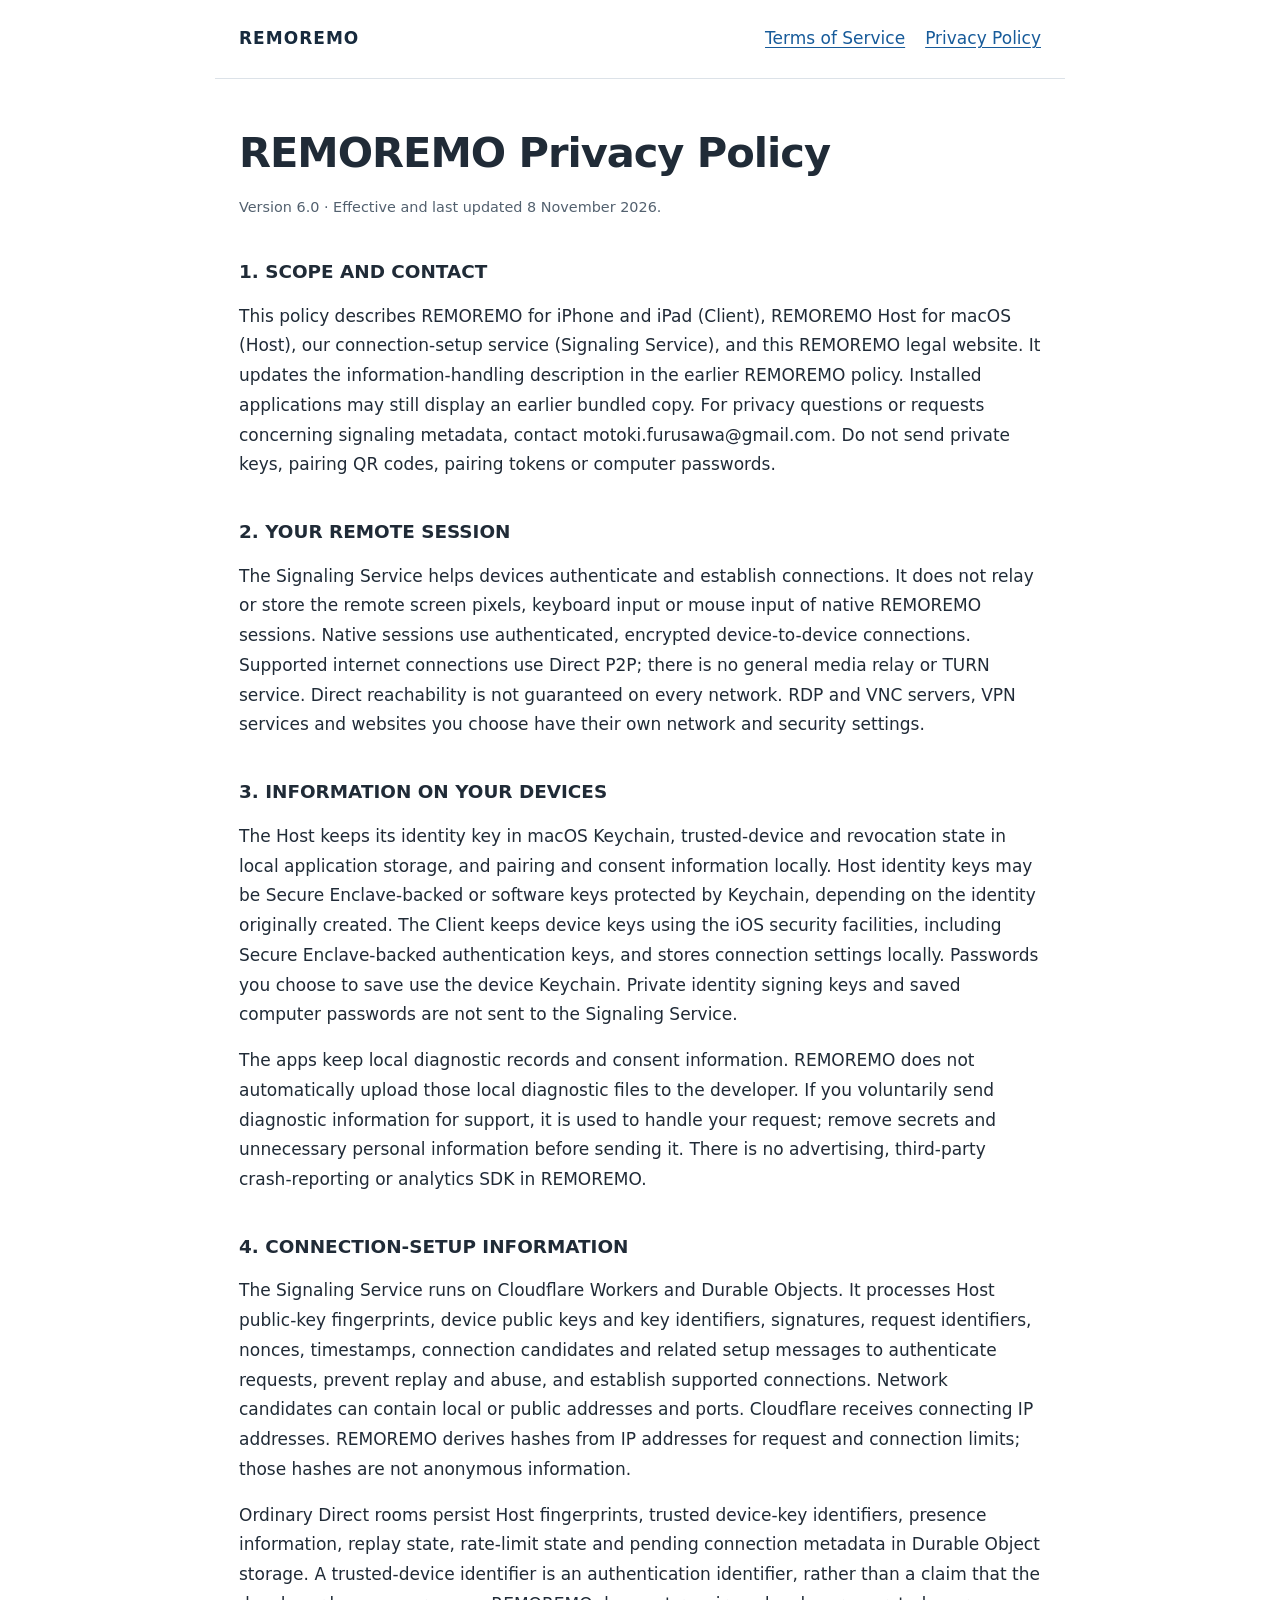
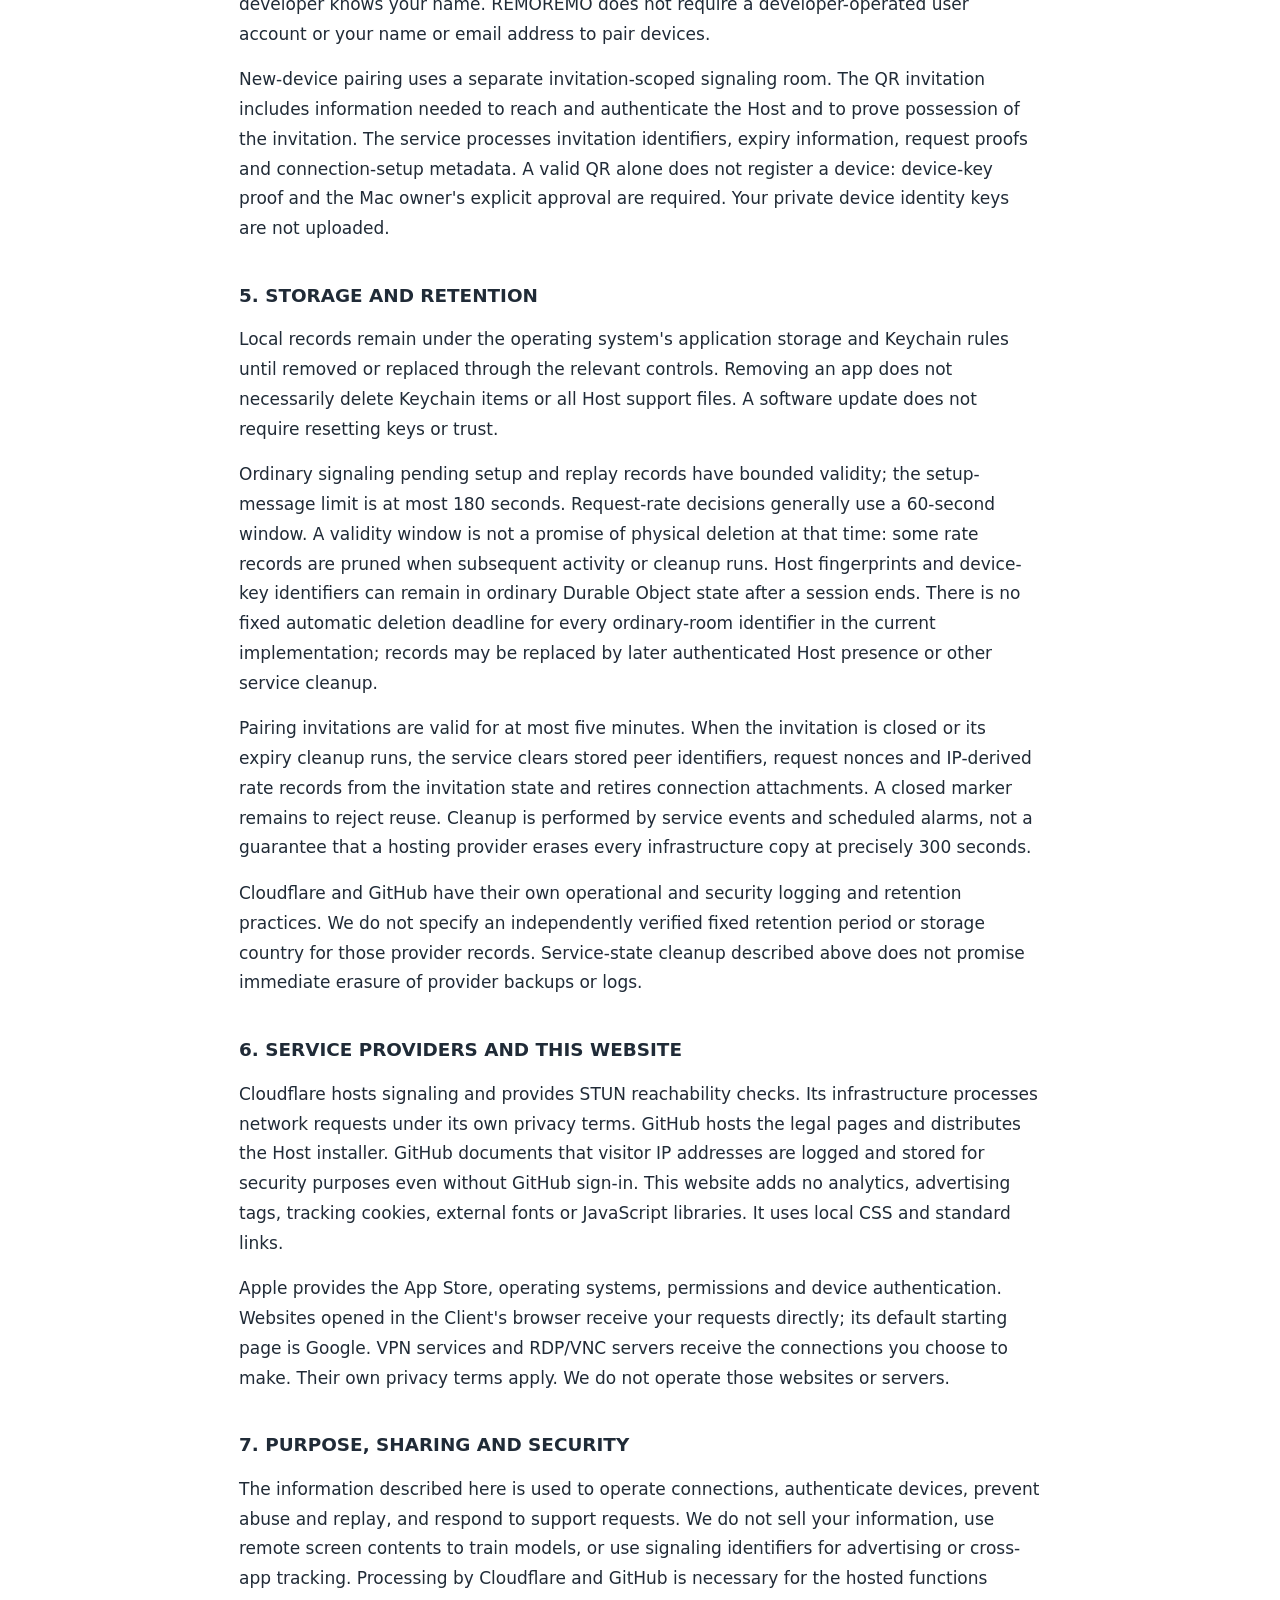
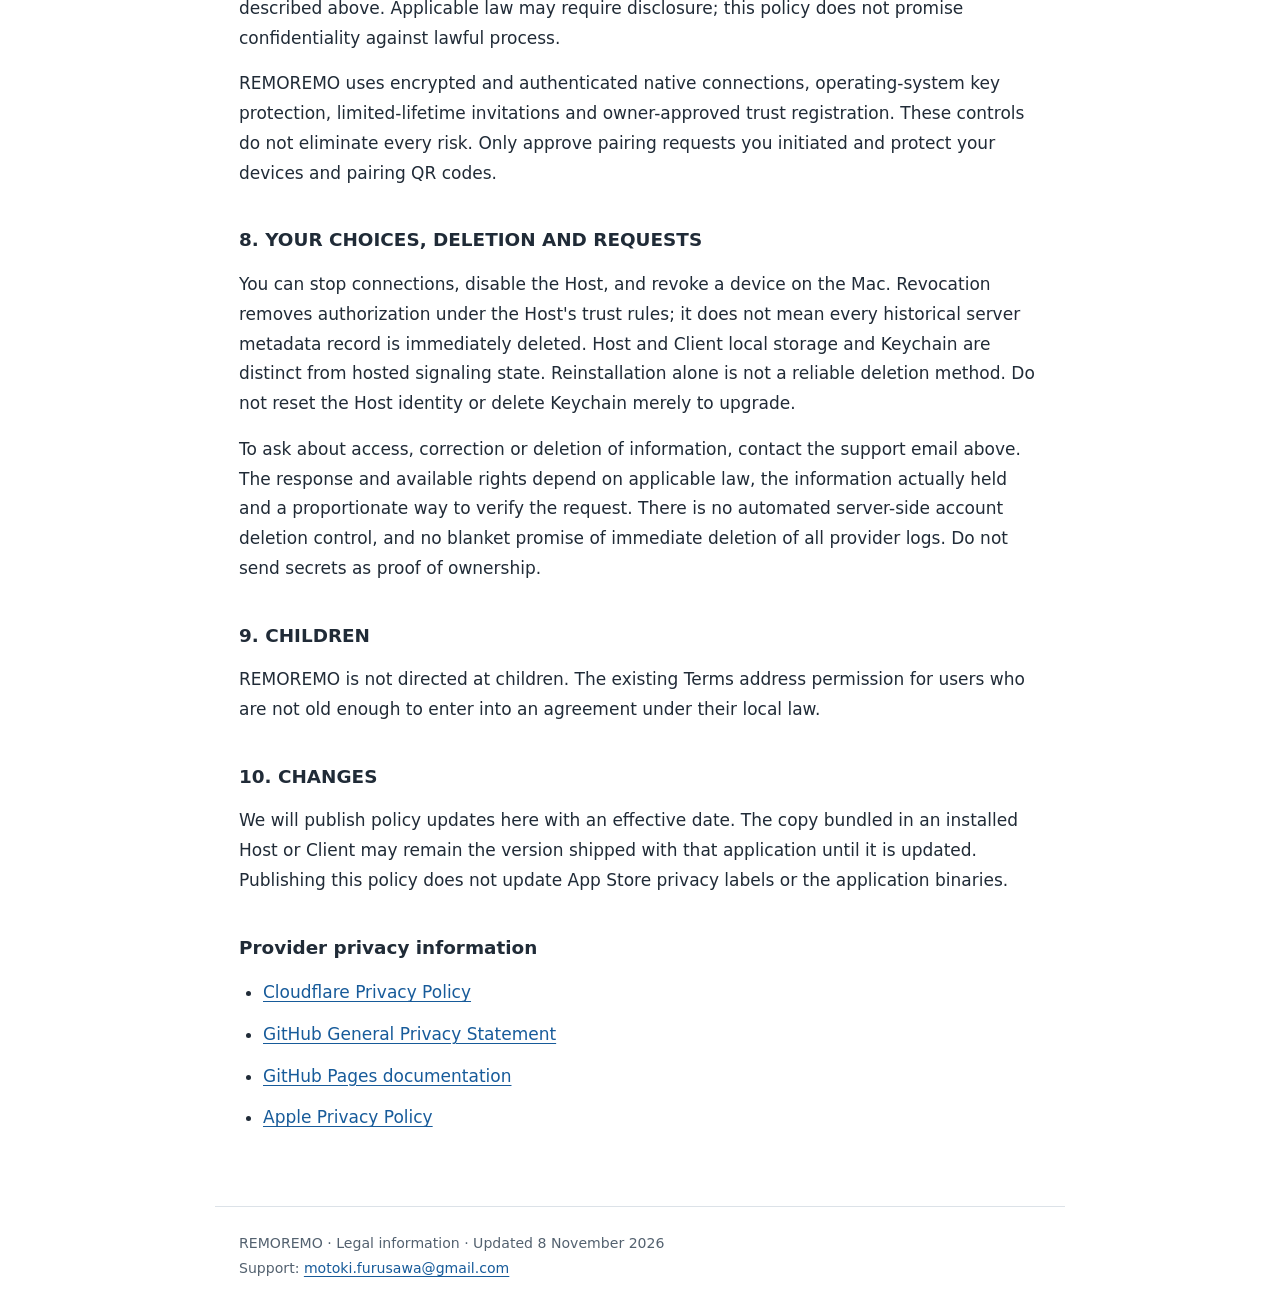
==== privacy/index.html @ fd2eb4b0 "Publish REMOREMO legal documents and v6 privacy disclosures" ====
<!doctype html>
<html lang="en"><head><meta charset="utf-8"><meta name="viewport" content="width=device-width, initial-scale=1"><meta name="description" content="REMOREMO Privacy Policy for REMOREMO"><title>REMOREMO Privacy Policy · REMOREMO</title><link rel="stylesheet" href="../assets/style.css"></head><body><a class="skip" href="#main">Skip to content</a><header><a class="brand" href="../">REMOREMO</a><nav aria-label="Legal navigation"><a href="../terms/">Terms of Service</a><a href="../privacy/">Privacy Policy</a></nav></header><main id="main"><h1>REMOREMO Privacy Policy</h1><p class="meta">Version 6.0 · Effective and last updated 8 November 2026.</p><section><h2>1. SCOPE AND CONTACT</h2><p>This policy describes REMOREMO for iPhone and iPad (Client), REMOREMO Host for macOS (Host), our connection-setup service (Signaling Service), and this REMOREMO legal website. It updates the information-handling description in the earlier REMOREMO policy. Installed applications may still display an earlier bundled copy. For privacy questions or requests concerning signaling metadata, contact motoki.furusawa@gmail.com. Do not send private keys, pairing QR codes, pairing tokens or computer passwords.</p></section>
<section><h2>2. YOUR REMOTE SESSION</h2><p>The Signaling Service helps devices authenticate and establish connections. It does not relay or store the remote screen pixels, keyboard input or mouse input of native REMOREMO sessions. Native sessions use authenticated, encrypted device-to-device connections. Supported internet connections use Direct P2P; there is no general media relay or TURN service. Direct reachability is not guaranteed on every network. RDP and VNC servers, VPN services and websites you choose have their own network and security settings.</p></section>
<section><h2>3. INFORMATION ON YOUR DEVICES</h2><p>The Host keeps its identity key in macOS Keychain, trusted-device and revocation state in local application storage, and pairing and consent information locally. Host identity keys may be Secure Enclave-backed or software keys protected by Keychain, depending on the identity originally created. The Client keeps device keys using the iOS security facilities, including Secure Enclave-backed authentication keys, and stores connection settings locally. Passwords you choose to save use the device Keychain. Private identity signing keys and saved computer passwords are not sent to the Signaling Service.</p></section>
<p>The apps keep local diagnostic records and consent information. REMOREMO does not automatically upload those local diagnostic files to the developer. If you voluntarily send diagnostic information for support, it is used to handle your request; remove secrets and unnecessary personal information before sending it. There is no advertising, third-party crash-reporting or analytics SDK in REMOREMO.</p>
<section><h2>4. CONNECTION-SETUP INFORMATION</h2><p>The Signaling Service runs on Cloudflare Workers and Durable Objects. It processes Host public-key fingerprints, device public keys and key identifiers, signatures, request identifiers, nonces, timestamps, connection candidates and related setup messages to authenticate requests, prevent replay and abuse, and establish supported connections. Network candidates can contain local or public addresses and ports. Cloudflare receives connecting IP addresses. REMOREMO derives hashes from IP addresses for request and connection limits; those hashes are not anonymous information.</p></section>
<p>Ordinary Direct rooms persist Host fingerprints, trusted device-key identifiers, presence information, replay state, rate-limit state and pending connection metadata in Durable Object storage. A trusted-device identifier is an authentication identifier, rather than a claim that the developer knows your name. REMOREMO does not require a developer-operated user account or your name or email address to pair devices.</p>
<p>New-device pairing uses a separate invitation-scoped signaling room. The QR invitation includes information needed to reach and authenticate the Host and to prove possession of the invitation. The service processes invitation identifiers, expiry information, request proofs and connection-setup metadata. A valid QR alone does not register a device: device-key proof and the Mac owner&#x27;s explicit approval are required. Your private device identity keys are not uploaded.</p>
<section><h2>5. STORAGE AND RETENTION</h2><p>Local records remain under the operating system&#x27;s application storage and Keychain rules until removed or replaced through the relevant controls. Removing an app does not necessarily delete Keychain items or all Host support files. A software update does not require resetting keys or trust.</p></section>
<p>Ordinary signaling pending setup and replay records have bounded validity; the setup-message limit is at most 180 seconds. Request-rate decisions generally use a 60-second window. A validity window is not a promise of physical deletion at that time: some rate records are pruned when subsequent activity or cleanup runs. Host fingerprints and device-key identifiers can remain in ordinary Durable Object state after a session ends. There is no fixed automatic deletion deadline for every ordinary-room identifier in the current implementation; records may be replaced by later authenticated Host presence or other service cleanup.</p>
<p>Pairing invitations are valid for at most five minutes. When the invitation is closed or its expiry cleanup runs, the service clears stored peer identifiers, request nonces and IP-derived rate records from the invitation state and retires connection attachments. A closed marker remains to reject reuse. Cleanup is performed by service events and scheduled alarms, not a guarantee that a hosting provider erases every infrastructure copy at precisely 300 seconds.</p>
<p>Cloudflare and GitHub have their own operational and security logging and retention practices. We do not specify an independently verified fixed retention period or storage country for those provider records. Service-state cleanup described above does not promise immediate erasure of provider backups or logs.</p>
<section><h2>6. SERVICE PROVIDERS AND THIS WEBSITE</h2><p>Cloudflare hosts signaling and provides STUN reachability checks. Its infrastructure processes network requests under its own privacy terms. GitHub hosts the legal pages and distributes the Host installer. GitHub documents that visitor IP addresses are logged and stored for security purposes even without GitHub sign-in. This website adds no analytics, advertising tags, tracking cookies, external fonts or JavaScript libraries. It uses local CSS and standard links.</p></section>
<p>Apple provides the App Store, operating systems, permissions and device authentication. Websites opened in the Client&#x27;s browser receive your requests directly; its default starting page is Google. VPN services and RDP/VNC servers receive the connections you choose to make. Their own privacy terms apply. We do not operate those websites or servers.</p>
<section><h2>7. PURPOSE, SHARING AND SECURITY</h2><p>The information described here is used to operate connections, authenticate devices, prevent abuse and replay, and respond to support requests. We do not sell your information, use remote screen contents to train models, or use signaling identifiers for advertising or cross-app tracking. Processing by Cloudflare and GitHub is necessary for the hosted functions described above. Applicable law may require disclosure; this policy does not promise confidentiality against lawful process.</p></section>
<p>REMOREMO uses encrypted and authenticated native connections, operating-system key protection, limited-lifetime invitations and owner-approved trust registration. These controls do not eliminate every risk. Only approve pairing requests you initiated and protect your devices and pairing QR codes.</p>
<section><h2>8. YOUR CHOICES, DELETION AND REQUESTS</h2><p>You can stop connections, disable the Host, and revoke a device on the Mac. Revocation removes authorization under the Host&#x27;s trust rules; it does not mean every historical server metadata record is immediately deleted. Host and Client local storage and Keychain are distinct from hosted signaling state. Reinstallation alone is not a reliable deletion method. Do not reset the Host identity or delete Keychain merely to upgrade.</p></section>
<p>To ask about access, correction or deletion of information, contact the support email above. The response and available rights depend on applicable law, the information actually held and a proportionate way to verify the request. There is no automated server-side account deletion control, and no blanket promise of immediate deletion of all provider logs. Do not send secrets as proof of ownership.</p>
<section><h2>9. CHILDREN</h2><p>REMOREMO is not directed at children. The existing Terms address permission for users who are not old enough to enter into an agreement under their local law.</p></section>
<section><h2>10. CHANGES</h2><p>We will publish policy updates here with an effective date. The copy bundled in an installed Host or Client may remain the version shipped with that application until it is updated. Publishing this policy does not update App Store privacy labels or the application binaries.</p></section><section><h2>Provider privacy information</h2><ul class="links"><li><a href="https://www.cloudflare.com/privacypolicy/">Cloudflare Privacy Policy</a></li><li><a href="https://docs.github.com/en/site-policy/privacy-policies/github-general-privacy-statement">GitHub General Privacy Statement</a></li><li><a href="https://docs.github.com/en/pages/getting-started-with-github-pages/what-is-github-pages">GitHub Pages documentation</a></li><li><a href="https://www.apple.com/legal/privacy/">Apple Privacy Policy</a></li></ul></section></main><footer>REMOREMO · Legal information · Updated <time datetime="2026-11-08">8 November 2026</time><br>Support: <a href="mailto:motoki.furusawa@gmail.com">motoki.furusawa@gmail.com</a></footer></body></html>
---- assets/style.css ----
*{box-sizing:border-box}html{color-scheme:light}body{margin:0;background:#fff;color:#202b37;font:17px/1.75 system-ui,-apple-system,BlinkMacSystemFont,"Segoe UI",sans-serif}header,main,footer{max-width:850px;margin:auto;padding:24px}header{border-bottom:1px solid #dce2e8;display:flex;gap:20px;align-items:center;justify-content:space-between;flex-wrap:wrap}.brand{font-weight:750;letter-spacing:.06em;color:#172a3d;text-decoration:none}nav{display:flex;gap:20px;flex-wrap:wrap}a{color:#175b9a;text-underline-offset:3px;overflow-wrap:anywhere}a:hover{text-decoration-thickness:2px}a:focus-visible{outline:3px solid #bb7800;outline-offset:4px}h1{font-size:clamp(1.9rem,5vw,2.6rem);line-height:1.25;margin:24px 0 12px;letter-spacing:-.025em}h2{font-size:1.15rem;line-height:1.5;margin-top:38px}p{margin:16px 0;white-space:pre-line;overflow-wrap:anywhere}.meta{color:#53616f;font-size:.9rem}.notice{padding:16px 20px;background:#f3f6f9;border-left:3px solid #476b8a}.links{padding-left:24px}.links li{margin:12px 0}footer{margin-top:32px;border-top:1px solid #dce2e8;font-size:.88rem;color:#53616f}.skip{position:absolute;left:-9999px}.skip:focus{left:12px;top:12px;background:white;padding:10px} @media(max-width:480px){header,main,footer{padding:20px}nav{gap:14px;font-size:.94rem}}
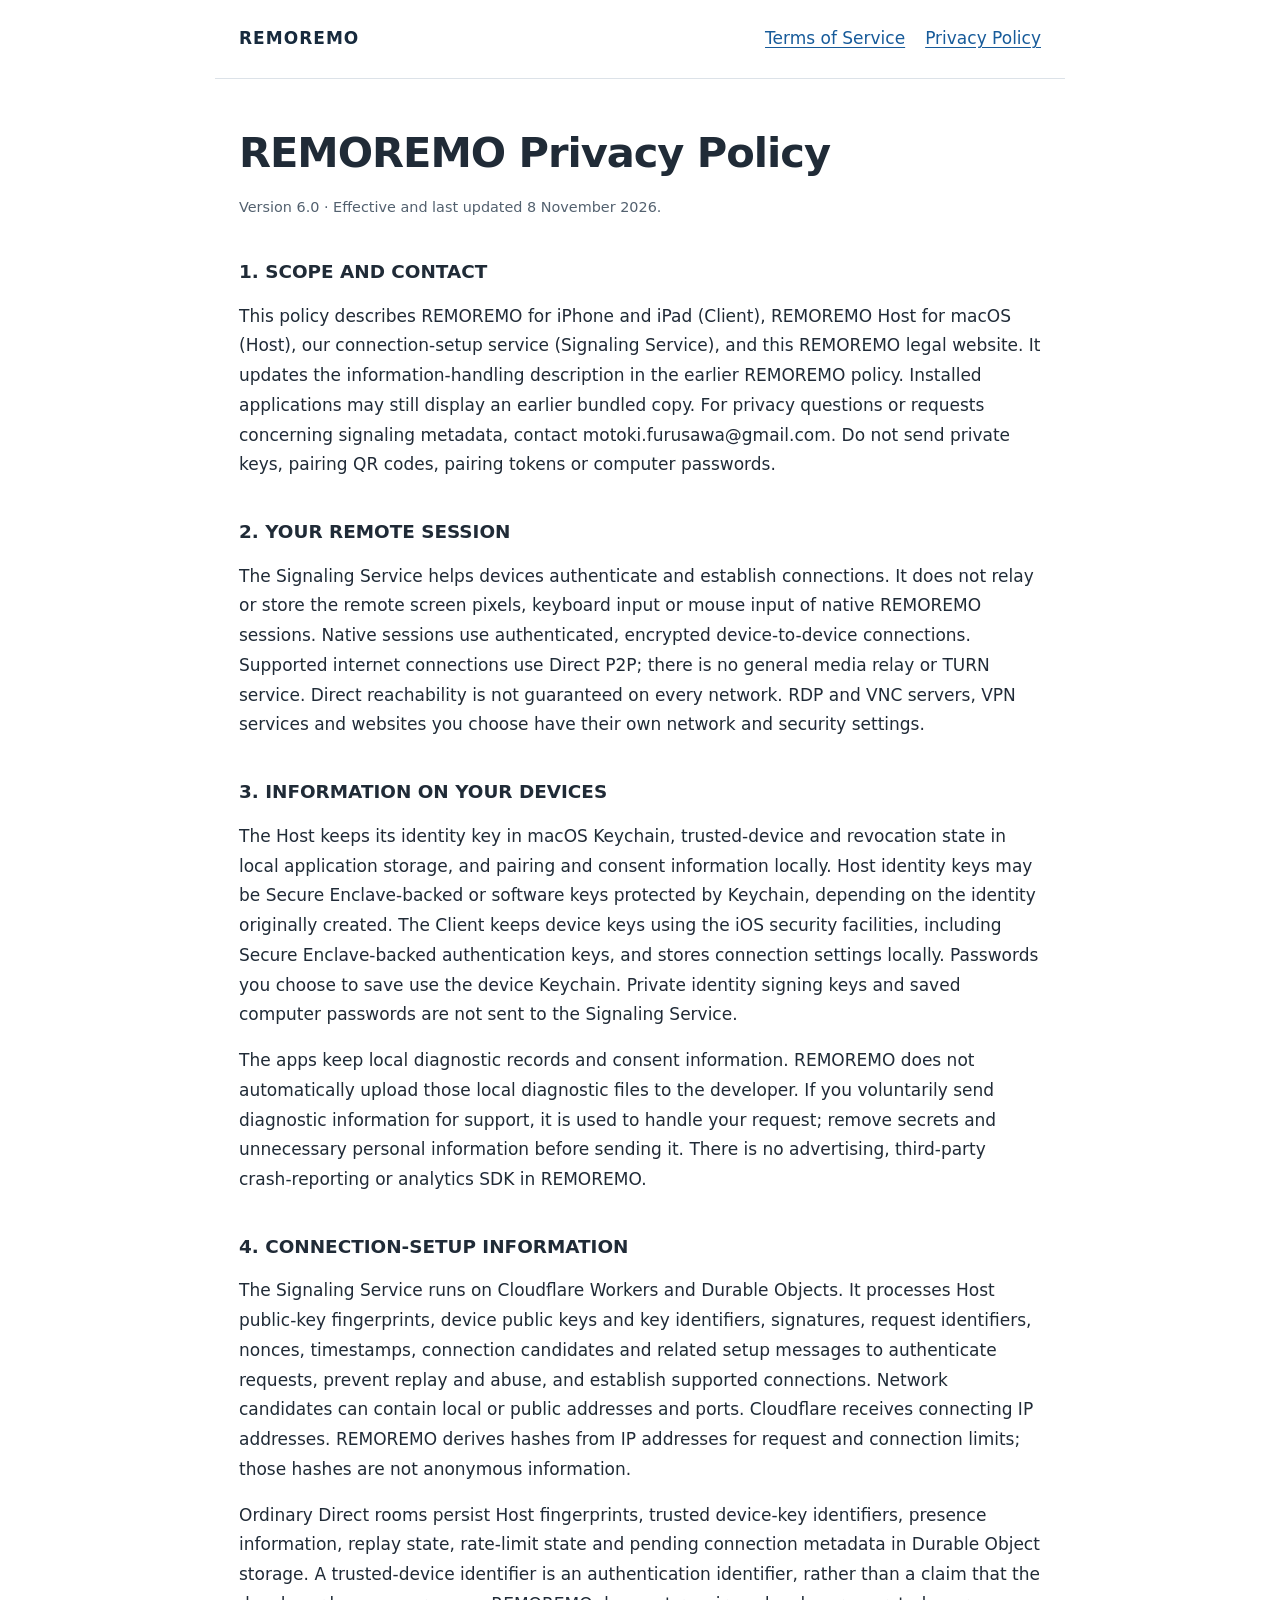
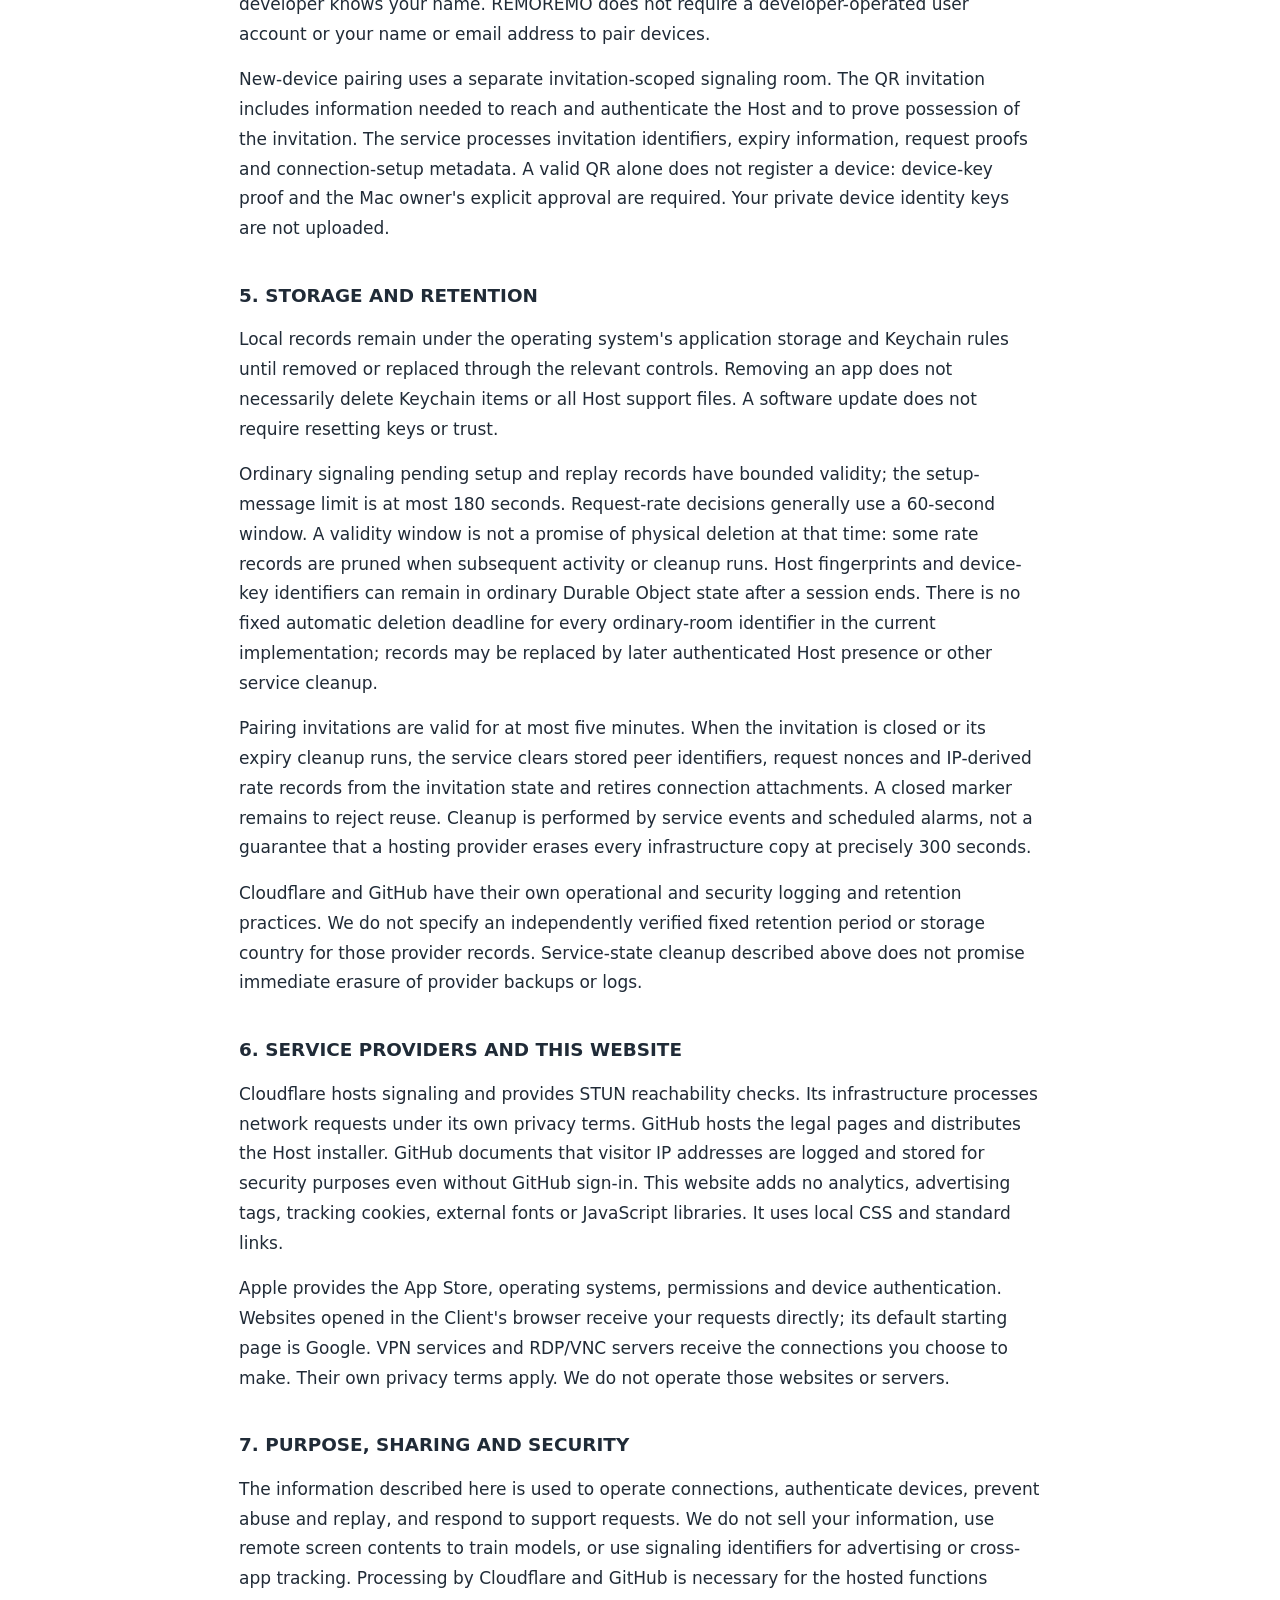
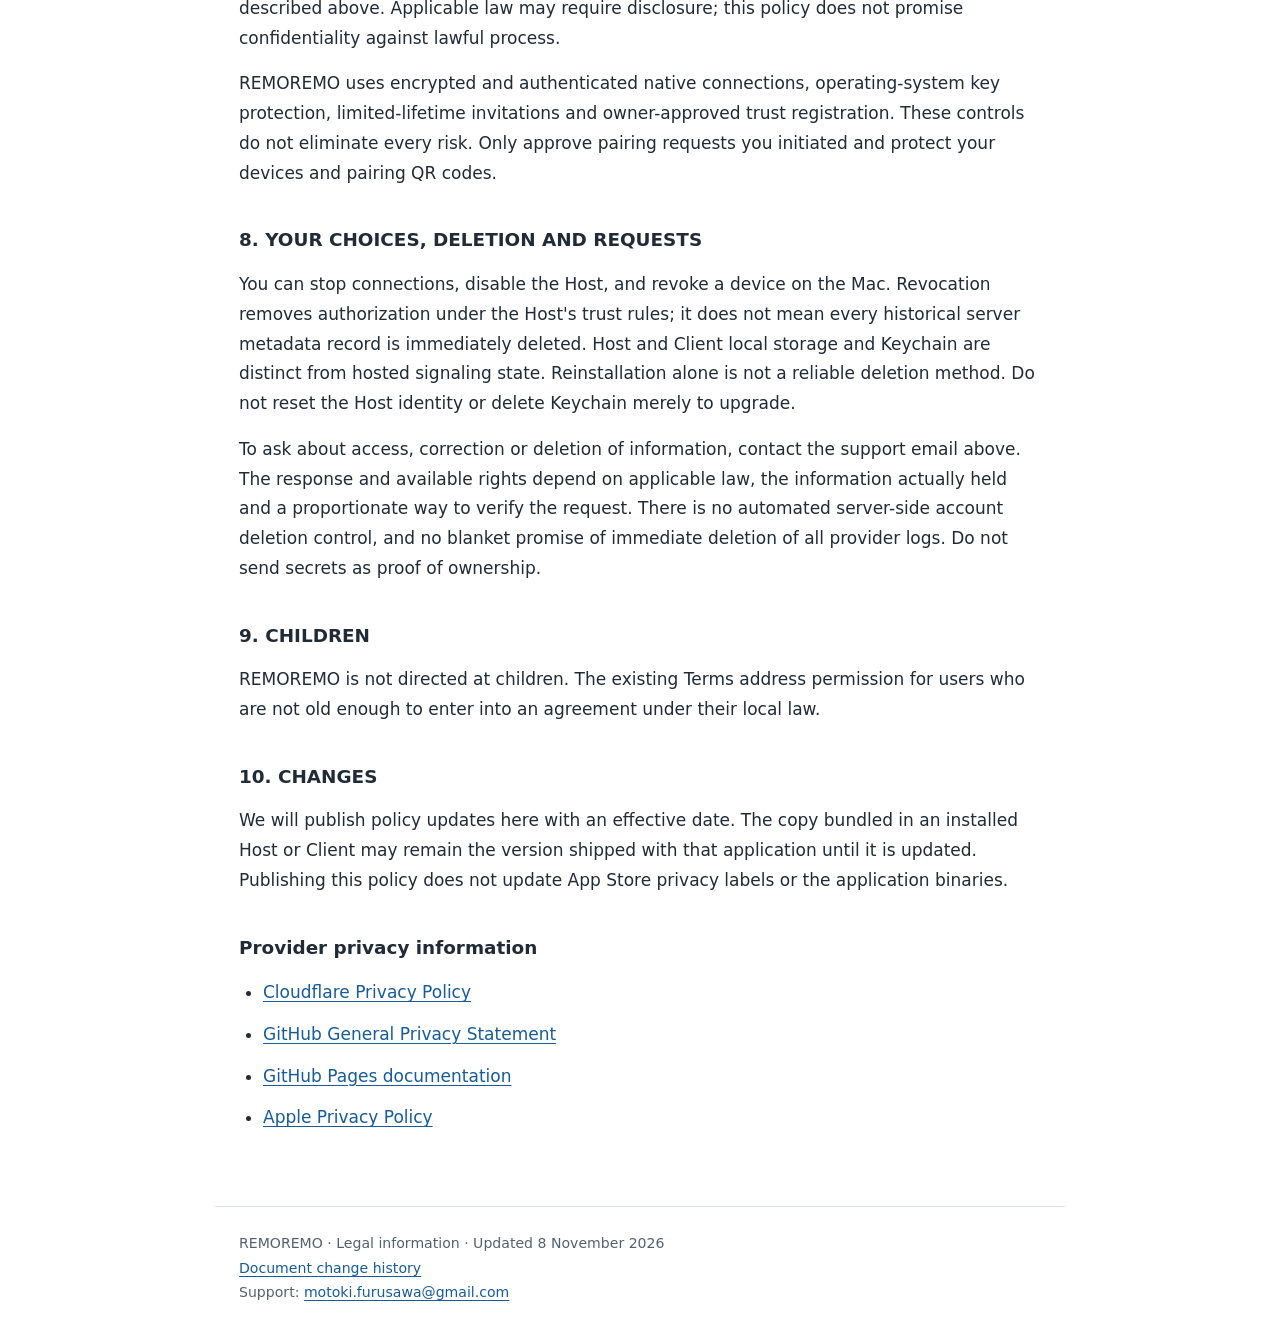
==== commit 3534b3f6: "Clarify route-dependent encryption and add document history links" ====
--- a/privacy/index.html
+++ b/privacy/index.html
@@ -17,4 +17,4 @@
 <section><h2>8. YOUR CHOICES, DELETION AND REQUESTS</h2><p>You can stop connections, disable the Host, and revoke a device on the Mac. Revocation removes authorization under the Host&#x27;s trust rules; it does not mean every historical server metadata record is immediately deleted. Host and Client local storage and Keychain are distinct from hosted signaling state. Reinstallation alone is not a reliable deletion method. Do not reset the Host identity or delete Keychain merely to upgrade.</p></section>
 <p>To ask about access, correction or deletion of information, contact the support email above. The response and available rights depend on applicable law, the information actually held and a proportionate way to verify the request. There is no automated server-side account deletion control, and no blanket promise of immediate deletion of all provider logs. Do not send secrets as proof of ownership.</p>
 <section><h2>9. CHILDREN</h2><p>REMOREMO is not directed at children. The existing Terms address permission for users who are not old enough to enter into an agreement under their local law.</p></section>
-<section><h2>10. CHANGES</h2><p>We will publish policy updates here with an effective date. The copy bundled in an installed Host or Client may remain the version shipped with that application until it is updated. Publishing this policy does not update App Store privacy labels or the application binaries.</p></section><section><h2>Provider privacy information</h2><ul class="links"><li><a href="https://www.cloudflare.com/privacypolicy/">Cloudflare Privacy Policy</a></li><li><a href="https://docs.github.com/en/site-policy/privacy-policies/github-general-privacy-statement">GitHub General Privacy Statement</a></li><li><a href="https://docs.github.com/en/pages/getting-started-with-github-pages/what-is-github-pages">GitHub Pages documentation</a></li><li><a href="https://www.apple.com/legal/privacy/">Apple Privacy Policy</a></li></ul></section></main><footer>REMOREMO · Legal information · Updated <time datetime="2026-11-08">8 November 2026</time><br>Support: <a href="mailto:motoki.furusawa@gmail.com">motoki.furusawa@gmail.com</a></footer></body></html>+<section><h2>10. CHANGES</h2><p>We will publish policy updates here with an effective date. The copy bundled in an installed Host or Client may remain the version shipped with that application until it is updated. Publishing this policy does not update App Store privacy labels or the application binaries.</p></section><section><h2>Provider privacy information</h2><ul class="links"><li><a href="https://www.cloudflare.com/privacypolicy/">Cloudflare Privacy Policy</a></li><li><a href="https://docs.github.com/en/site-policy/privacy-policies/github-general-privacy-statement">GitHub General Privacy Statement</a></li><li><a href="https://docs.github.com/en/pages/getting-started-with-github-pages/what-is-github-pages">GitHub Pages documentation</a></li><li><a href="https://www.apple.com/legal/privacy/">Apple Privacy Policy</a></li></ul></section></main><footer>REMOREMO · Legal information · Updated <time datetime="2026-11-08">8 November 2026</time><br><a href="https://github.com/moflutter/remoremo-legal/commits/main/">Document change history</a><br>Support: <a href="mailto:motoki.furusawa@gmail.com">motoki.furusawa@gmail.com</a></footer></body></html>
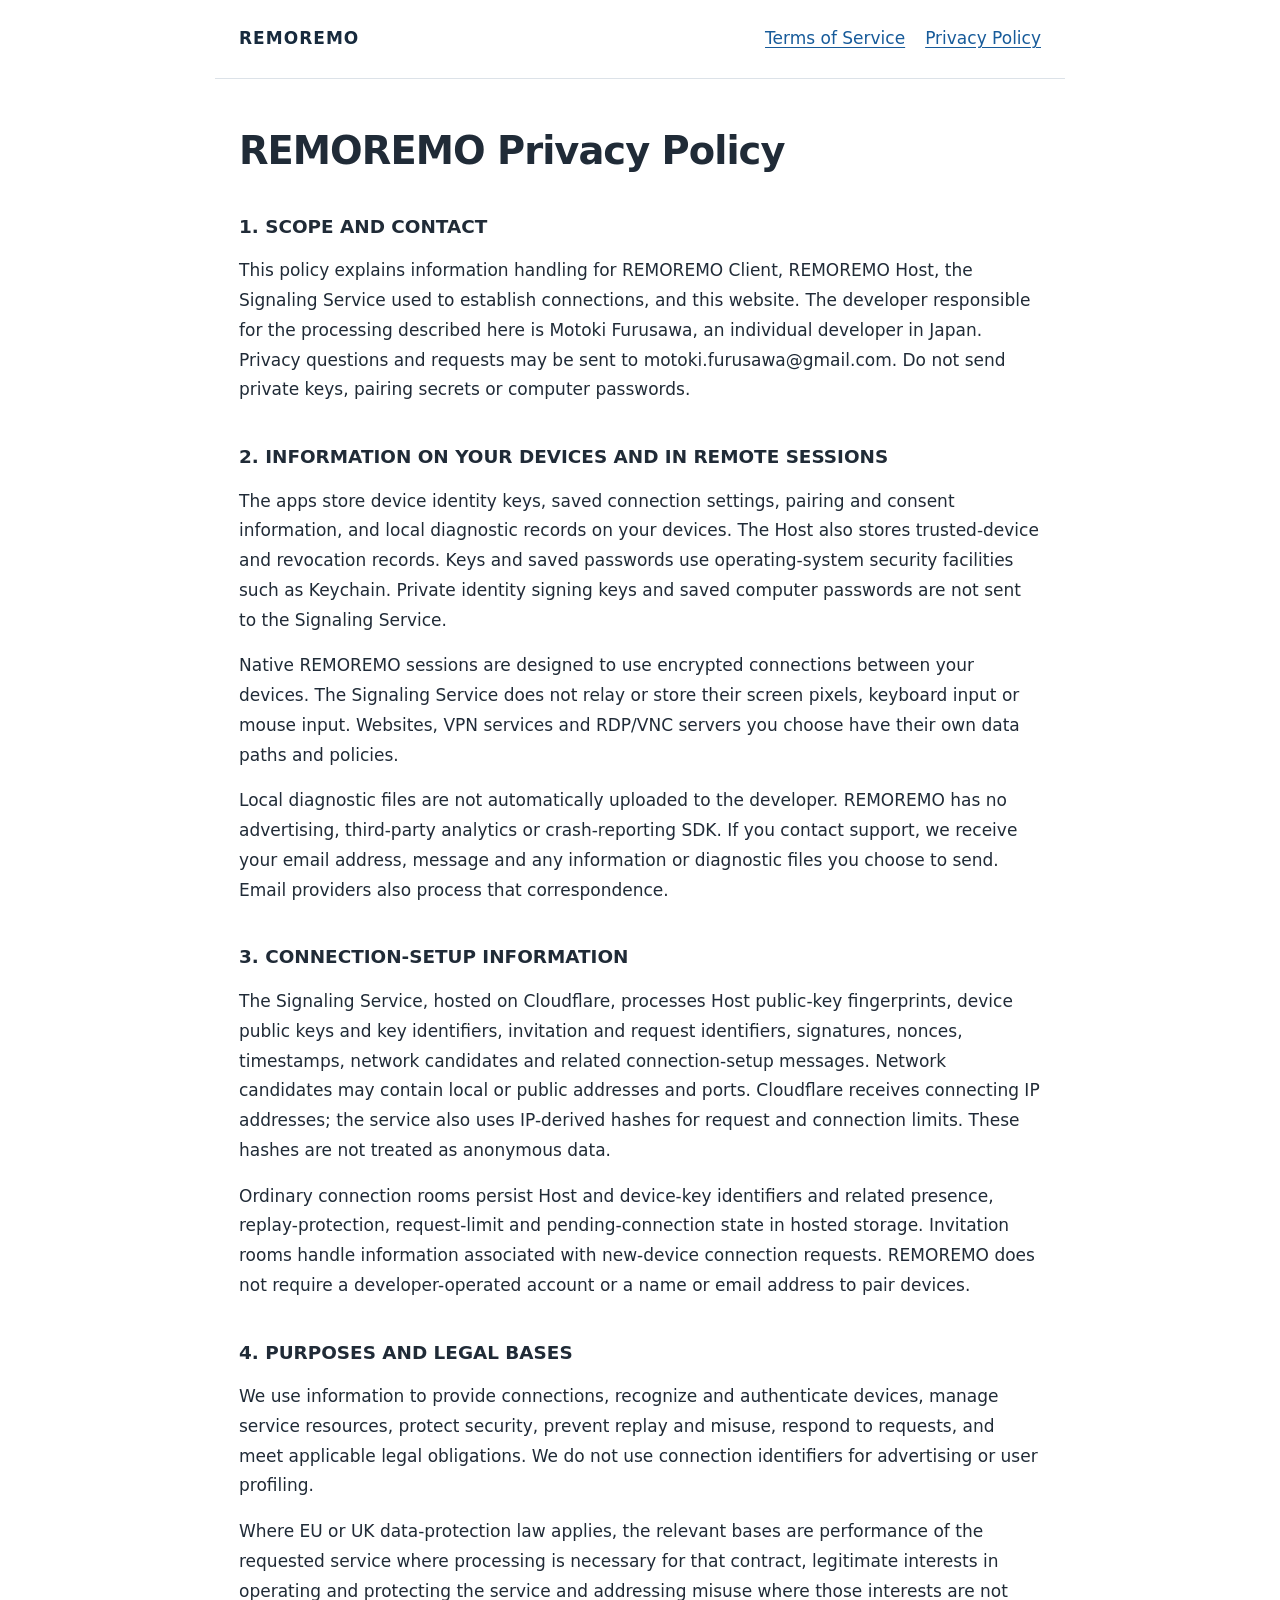
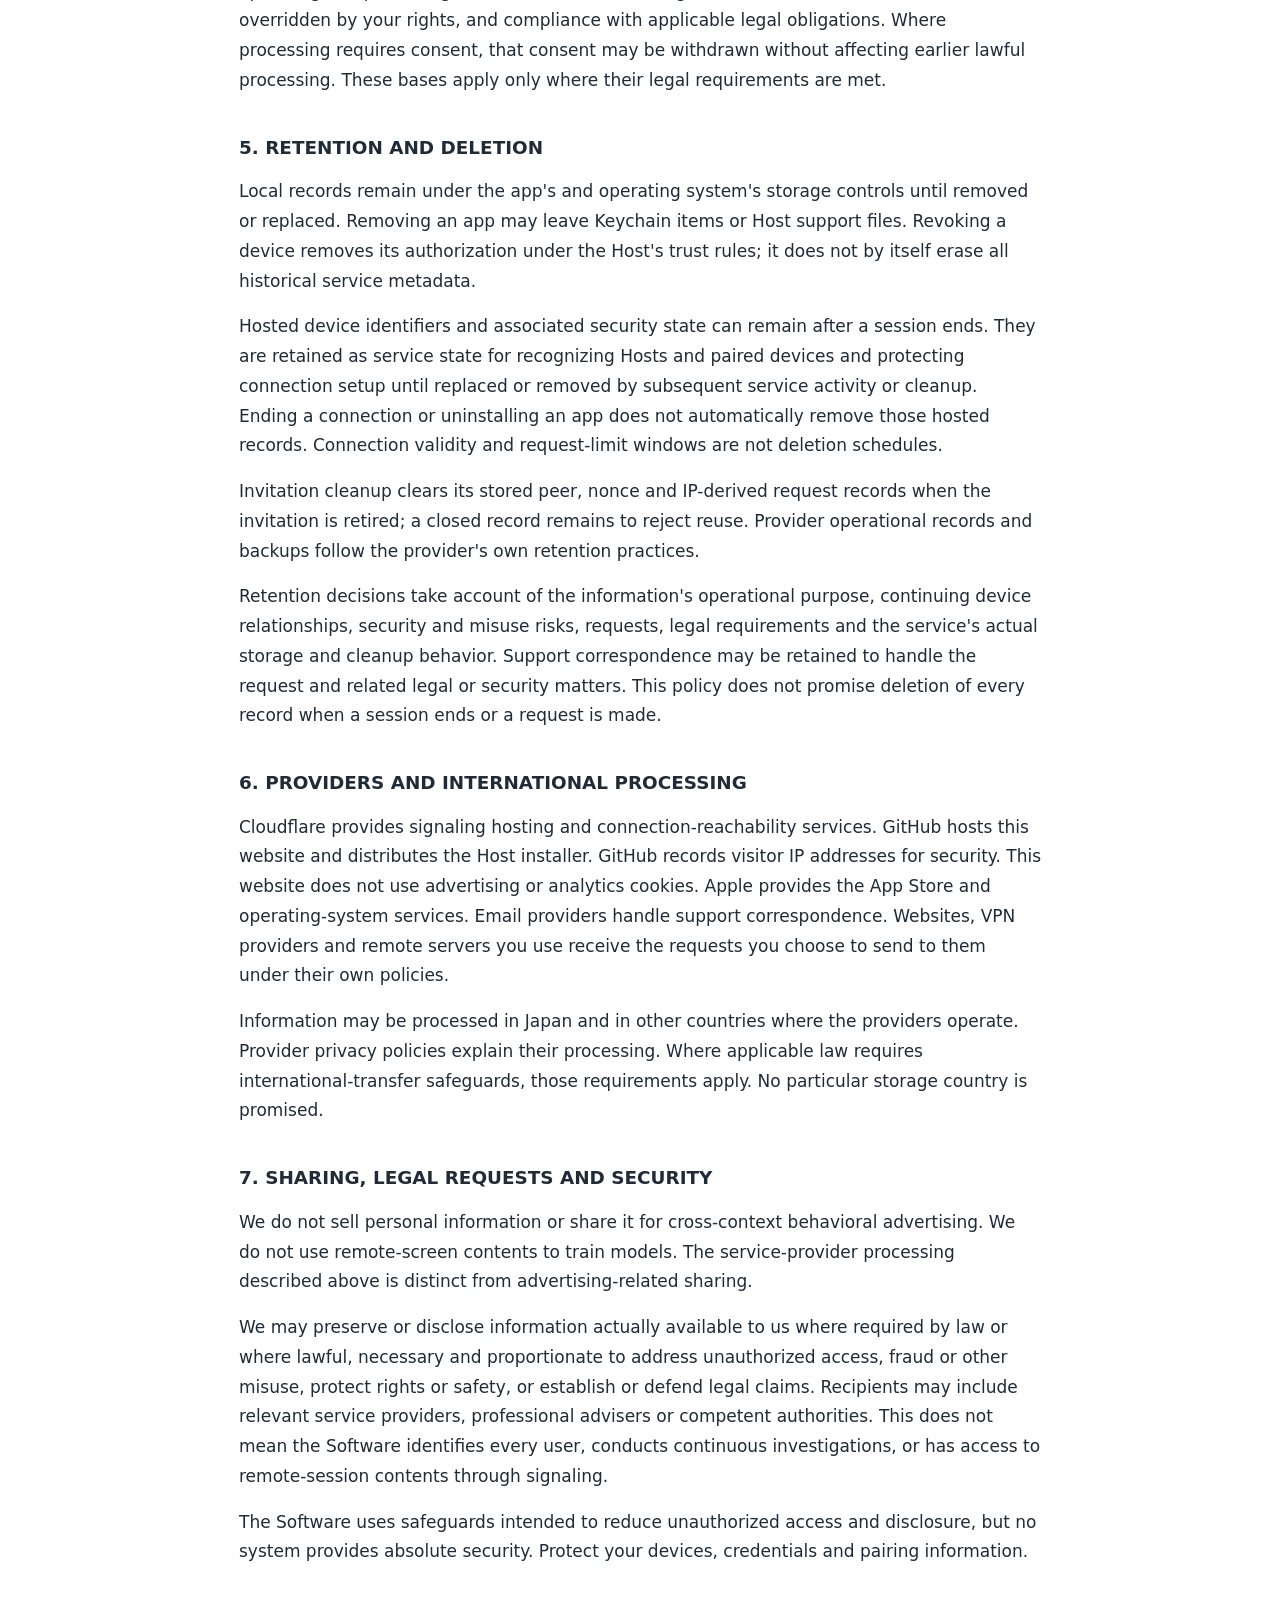
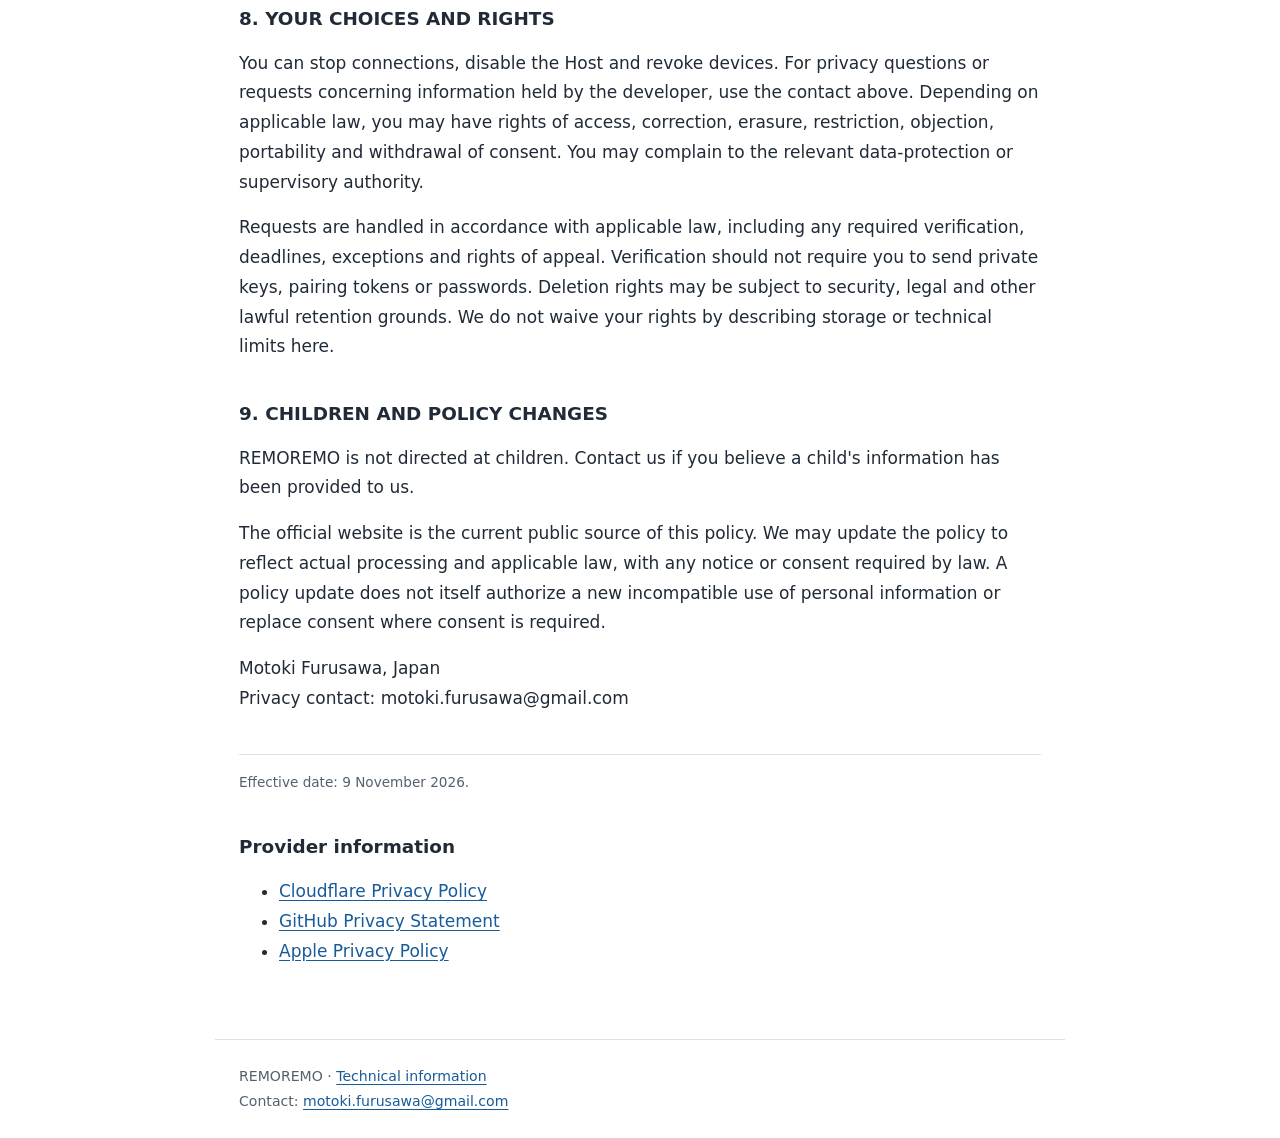
==== commit f3bb1c31: "Update legal documents" ====
--- a/privacy/index.html
+++ b/privacy/index.html
@@ -1,20 +1,44 @@
 <!doctype html>
-<html lang="en"><head><meta charset="utf-8"><meta name="viewport" content="width=device-width, initial-scale=1"><meta name="description" content="REMOREMO Privacy Policy for REMOREMO"><title>REMOREMO Privacy Policy · REMOREMO</title><link rel="stylesheet" href="../assets/style.css"></head><body><a class="skip" href="#main">Skip to content</a><header><a class="brand" href="../">REMOREMO</a><nav aria-label="Legal navigation"><a href="../terms/">Terms of Service</a><a href="../privacy/">Privacy Policy</a></nav></header><main id="main"><h1>REMOREMO Privacy Policy</h1><p class="meta">Version 6.0 · Effective and last updated 8 November 2026.</p><section><h2>1. SCOPE AND CONTACT</h2><p>This policy describes REMOREMO for iPhone and iPad (Client), REMOREMO Host for macOS (Host), our connection-setup service (Signaling Service), and this REMOREMO legal website. It updates the information-handling description in the earlier REMOREMO policy. Installed applications may still display an earlier bundled copy. For privacy questions or requests concerning signaling metadata, contact motoki.furusawa@gmail.com. Do not send private keys, pairing QR codes, pairing tokens or computer passwords.</p></section>
-<section><h2>2. YOUR REMOTE SESSION</h2><p>The Signaling Service helps devices authenticate and establish connections. It does not relay or store the remote screen pixels, keyboard input or mouse input of native REMOREMO sessions. Native sessions use authenticated, encrypted device-to-device connections. Supported internet connections use Direct P2P; there is no general media relay or TURN service. Direct reachability is not guaranteed on every network. RDP and VNC servers, VPN services and websites you choose have their own network and security settings.</p></section>
-<section><h2>3. INFORMATION ON YOUR DEVICES</h2><p>The Host keeps its identity key in macOS Keychain, trusted-device and revocation state in local application storage, and pairing and consent information locally. Host identity keys may be Secure Enclave-backed or software keys protected by Keychain, depending on the identity originally created. The Client keeps device keys using the iOS security facilities, including Secure Enclave-backed authentication keys, and stores connection settings locally. Passwords you choose to save use the device Keychain. Private identity signing keys and saved computer passwords are not sent to the Signaling Service.</p></section>
-<p>The apps keep local diagnostic records and consent information. REMOREMO does not automatically upload those local diagnostic files to the developer. If you voluntarily send diagnostic information for support, it is used to handle your request; remove secrets and unnecessary personal information before sending it. There is no advertising, third-party crash-reporting or analytics SDK in REMOREMO.</p>
-<section><h2>4. CONNECTION-SETUP INFORMATION</h2><p>The Signaling Service runs on Cloudflare Workers and Durable Objects. It processes Host public-key fingerprints, device public keys and key identifiers, signatures, request identifiers, nonces, timestamps, connection candidates and related setup messages to authenticate requests, prevent replay and abuse, and establish supported connections. Network candidates can contain local or public addresses and ports. Cloudflare receives connecting IP addresses. REMOREMO derives hashes from IP addresses for request and connection limits; those hashes are not anonymous information.</p></section>
-<p>Ordinary Direct rooms persist Host fingerprints, trusted device-key identifiers, presence information, replay state, rate-limit state and pending connection metadata in Durable Object storage. A trusted-device identifier is an authentication identifier, rather than a claim that the developer knows your name. REMOREMO does not require a developer-operated user account or your name or email address to pair devices.</p>
-<p>New-device pairing uses a separate invitation-scoped signaling room. The QR invitation includes information needed to reach and authenticate the Host and to prove possession of the invitation. The service processes invitation identifiers, expiry information, request proofs and connection-setup metadata. A valid QR alone does not register a device: device-key proof and the Mac owner&#x27;s explicit approval are required. Your private device identity keys are not uploaded.</p>
-<section><h2>5. STORAGE AND RETENTION</h2><p>Local records remain under the operating system&#x27;s application storage and Keychain rules until removed or replaced through the relevant controls. Removing an app does not necessarily delete Keychain items or all Host support files. A software update does not require resetting keys or trust.</p></section>
-<p>Ordinary signaling pending setup and replay records have bounded validity; the setup-message limit is at most 180 seconds. Request-rate decisions generally use a 60-second window. A validity window is not a promise of physical deletion at that time: some rate records are pruned when subsequent activity or cleanup runs. Host fingerprints and device-key identifiers can remain in ordinary Durable Object state after a session ends. There is no fixed automatic deletion deadline for every ordinary-room identifier in the current implementation; records may be replaced by later authenticated Host presence or other service cleanup.</p>
-<p>Pairing invitations are valid for at most five minutes. When the invitation is closed or its expiry cleanup runs, the service clears stored peer identifiers, request nonces and IP-derived rate records from the invitation state and retires connection attachments. A closed marker remains to reject reuse. Cleanup is performed by service events and scheduled alarms, not a guarantee that a hosting provider erases every infrastructure copy at precisely 300 seconds.</p>
-<p>Cloudflare and GitHub have their own operational and security logging and retention practices. We do not specify an independently verified fixed retention period or storage country for those provider records. Service-state cleanup described above does not promise immediate erasure of provider backups or logs.</p>
-<section><h2>6. SERVICE PROVIDERS AND THIS WEBSITE</h2><p>Cloudflare hosts signaling and provides STUN reachability checks. Its infrastructure processes network requests under its own privacy terms. GitHub hosts the legal pages and distributes the Host installer. GitHub documents that visitor IP addresses are logged and stored for security purposes even without GitHub sign-in. This website adds no analytics, advertising tags, tracking cookies, external fonts or JavaScript libraries. It uses local CSS and standard links.</p></section>
-<p>Apple provides the App Store, operating systems, permissions and device authentication. Websites opened in the Client&#x27;s browser receive your requests directly; its default starting page is Google. VPN services and RDP/VNC servers receive the connections you choose to make. Their own privacy terms apply. We do not operate those websites or servers.</p>
-<section><h2>7. PURPOSE, SHARING AND SECURITY</h2><p>The information described here is used to operate connections, authenticate devices, prevent abuse and replay, and respond to support requests. We do not sell your information, use remote screen contents to train models, or use signaling identifiers for advertising or cross-app tracking. Processing by Cloudflare and GitHub is necessary for the hosted functions described above. Applicable law may require disclosure; this policy does not promise confidentiality against lawful process.</p></section>
-<p>REMOREMO uses encrypted and authenticated native connections, operating-system key protection, limited-lifetime invitations and owner-approved trust registration. These controls do not eliminate every risk. Only approve pairing requests you initiated and protect your devices and pairing QR codes.</p>
-<section><h2>8. YOUR CHOICES, DELETION AND REQUESTS</h2><p>You can stop connections, disable the Host, and revoke a device on the Mac. Revocation removes authorization under the Host&#x27;s trust rules; it does not mean every historical server metadata record is immediately deleted. Host and Client local storage and Keychain are distinct from hosted signaling state. Reinstallation alone is not a reliable deletion method. Do not reset the Host identity or delete Keychain merely to upgrade.</p></section>
-<p>To ask about access, correction or deletion of information, contact the support email above. The response and available rights depend on applicable law, the information actually held and a proportionate way to verify the request. There is no automated server-side account deletion control, and no blanket promise of immediate deletion of all provider logs. Do not send secrets as proof of ownership.</p>
-<section><h2>9. CHILDREN</h2><p>REMOREMO is not directed at children. The existing Terms address permission for users who are not old enough to enter into an agreement under their local law.</p></section>
-<section><h2>10. CHANGES</h2><p>We will publish policy updates here with an effective date. The copy bundled in an installed Host or Client may remain the version shipped with that application until it is updated. Publishing this policy does not update App Store privacy labels or the application binaries.</p></section><section><h2>Provider privacy information</h2><ul class="links"><li><a href="https://www.cloudflare.com/privacypolicy/">Cloudflare Privacy Policy</a></li><li><a href="https://docs.github.com/en/site-policy/privacy-policies/github-general-privacy-statement">GitHub General Privacy Statement</a></li><li><a href="https://docs.github.com/en/pages/getting-started-with-github-pages/what-is-github-pages">GitHub Pages documentation</a></li><li><a href="https://www.apple.com/legal/privacy/">Apple Privacy Policy</a></li></ul></section></main><footer>REMOREMO · Legal information · Updated <time datetime="2026-11-08">8 November 2026</time><br><a href="https://github.com/moflutter/remoremo-legal/commits/main/">Document change history</a><br>Support: <a href="mailto:motoki.furusawa@gmail.com">motoki.furusawa@gmail.com</a></footer></body></html>+<html lang="en"><head><meta charset="utf-8"><meta name="viewport" content="width=device-width, initial-scale=1"><meta name="description" content="Privacy Policy for REMOREMO"><title>Privacy Policy · REMOREMO</title><link rel="stylesheet" href="../assets/style.css"></head><body><a class="skip" href="#main">Skip to content</a><header><a class="brand" href="../">REMOREMO</a><nav aria-label="Legal navigation"><a href="../terms/">Terms of Service</a><a href="../privacy/">Privacy Policy</a></nav></header><main id="main"><article aria-label="Document text"><h1>REMOREMO Privacy Policy</h1>
+<section><h2>1. SCOPE AND CONTACT</h2>
+<p>This policy explains information handling for REMOREMO Client, REMOREMO Host, the Signaling Service used to establish connections, and this website. The developer responsible for the processing described here is Motoki Furusawa, an individual developer in Japan. Privacy questions and requests may be sent to motoki.furusawa@gmail.com. Do not send private keys, pairing secrets or computer passwords.</p>
+</section>
+<section><h2>2. INFORMATION ON YOUR DEVICES AND IN REMOTE SESSIONS</h2>
+<p>The apps store device identity keys, saved connection settings, pairing and consent information, and local diagnostic records on your devices. The Host also stores trusted-device and revocation records. Keys and saved passwords use operating-system security facilities such as Keychain. Private identity signing keys and saved computer passwords are not sent to the Signaling Service.</p>
+<p>Native REMOREMO sessions are designed to use encrypted connections between your devices. The Signaling Service does not relay or store their screen pixels, keyboard input or mouse input. Websites, VPN services and RDP/VNC servers you choose have their own data paths and policies.</p>
+<p>Local diagnostic files are not automatically uploaded to the developer. REMOREMO has no advertising, third-party analytics or crash-reporting SDK. If you contact support, we receive your email address, message and any information or diagnostic files you choose to send. Email providers also process that correspondence.</p>
+</section>
+<section><h2>3. CONNECTION-SETUP INFORMATION</h2>
+<p>The Signaling Service, hosted on Cloudflare, processes Host public-key fingerprints, device public keys and key identifiers, invitation and request identifiers, signatures, nonces, timestamps, network candidates and related connection-setup messages. Network candidates may contain local or public addresses and ports. Cloudflare receives connecting IP addresses; the service also uses IP-derived hashes for request and connection limits. These hashes are not treated as anonymous data.</p>
+<p>Ordinary connection rooms persist Host and device-key identifiers and related presence, replay-protection, request-limit and pending-connection state in hosted storage. Invitation rooms handle information associated with new-device connection requests. REMOREMO does not require a developer-operated account or a name or email address to pair devices.</p>
+</section>
+<section><h2>4. PURPOSES AND LEGAL BASES</h2>
+<p>We use information to provide connections, recognize and authenticate devices, manage service resources, protect security, prevent replay and misuse, respond to requests, and meet applicable legal obligations. We do not use connection identifiers for advertising or user profiling.</p>
+<p>Where EU or UK data-protection law applies, the relevant bases are performance of the requested service where processing is necessary for that contract, legitimate interests in operating and protecting the service and addressing misuse where those interests are not overridden by your rights, and compliance with applicable legal obligations. Where processing requires consent, that consent may be withdrawn without affecting earlier lawful processing. These bases apply only where their legal requirements are met.</p>
+</section>
+<section><h2>5. RETENTION AND DELETION</h2>
+<p>Local records remain under the app&#x27;s and operating system&#x27;s storage controls until removed or replaced. Removing an app may leave Keychain items or Host support files. Revoking a device removes its authorization under the Host&#x27;s trust rules; it does not by itself erase all historical service metadata.</p>
+<p>Hosted device identifiers and associated security state can remain after a session ends. They are retained as service state for recognizing Hosts and paired devices and protecting connection setup until replaced or removed by subsequent service activity or cleanup. Ending a connection or uninstalling an app does not automatically remove those hosted records. Connection validity and request-limit windows are not deletion schedules.</p>
+<p>Invitation cleanup clears its stored peer, nonce and IP-derived request records when the invitation is retired; a closed record remains to reject reuse. Provider operational records and backups follow the provider&#x27;s own retention practices.</p>
+<p>Retention decisions take account of the information&#x27;s operational purpose, continuing device relationships, security and misuse risks, requests, legal requirements and the service&#x27;s actual storage and cleanup behavior. Support correspondence may be retained to handle the request and related legal or security matters. This policy does not promise deletion of every record when a session ends or a request is made.</p>
+</section>
+<section><h2>6. PROVIDERS AND INTERNATIONAL PROCESSING</h2>
+<p>Cloudflare provides signaling hosting and connection-reachability services. GitHub hosts this website and distributes the Host installer. GitHub records visitor IP addresses for security. This website does not use advertising or analytics cookies. Apple provides the App Store and operating-system services. Email providers handle support correspondence. Websites, VPN providers and remote servers you use receive the requests you choose to send to them under their own policies.</p>
+<p>Information may be processed in Japan and in other countries where the providers operate. Provider privacy policies explain their processing. Where applicable law requires international-transfer safeguards, those requirements apply. No particular storage country is promised.</p>
+</section>
+<section><h2>7. SHARING, LEGAL REQUESTS AND SECURITY</h2>
+<p>We do not sell personal information or share it for cross-context behavioral advertising. We do not use remote-screen contents to train models. The service-provider processing described above is distinct from advertising-related sharing.</p>
+<p>We may preserve or disclose information actually available to us where required by law or where lawful, necessary and proportionate to address unauthorized access, fraud or other misuse, protect rights or safety, or establish or defend legal claims. Recipients may include relevant service providers, professional advisers or competent authorities. This does not mean the Software identifies every user, conducts continuous investigations, or has access to remote-session contents through signaling.</p>
+<p>The Software uses safeguards intended to reduce unauthorized access and disclosure, but no system provides absolute security. Protect your devices, credentials and pairing information.</p>
+</section>
+<section><h2>8. YOUR CHOICES AND RIGHTS</h2>
+<p>You can stop connections, disable the Host and revoke devices. For privacy questions or requests concerning information held by the developer, use the contact above. Depending on applicable law, you may have rights of access, correction, erasure, restriction, objection, portability and withdrawal of consent. You may complain to the relevant data-protection or supervisory authority.</p>
+<p>Requests are handled in accordance with applicable law, including any required verification, deadlines, exceptions and rights of appeal. Verification should not require you to send private keys, pairing tokens or passwords. Deletion rights may be subject to security, legal and other lawful retention grounds. We do not waive your rights by describing storage or technical limits here.</p>
+</section>
+<section><h2>9. CHILDREN AND POLICY CHANGES</h2>
+<p>REMOREMO is not directed at children. Contact us if you believe a child&#x27;s information has been provided to us.</p>
+<p>The official website is the current public source of this policy. We may update the policy to reflect actual processing and applicable law, with any notice or consent required by law. A policy update does not itself authorize a new incompatible use of personal information or replace consent where consent is required.</p>
+<p>Motoki Furusawa, Japan
+Privacy contact: motoki.furusawa@gmail.com</p>
+</section>
+<p class="document-date">Effective date: 9 November 2026.</p></article><section><h2>Provider information</h2><ul><li><a href="https://www.cloudflare.com/privacypolicy/">Cloudflare Privacy Policy</a></li><li><a href="https://docs.github.com/en/site-policy/privacy-policies/github-general-privacy-statement">GitHub Privacy Statement</a></li><li><a href="https://www.apple.com/legal/privacy/">Apple Privacy Policy</a></li></ul></section></main><footer>REMOREMO · <a href="../technical-information/">Technical information</a><br>Contact: <a href="mailto:motoki.furusawa@gmail.com">motoki.furusawa@gmail.com</a></footer></body></html>
--- a/assets/style.css
+++ b/assets/style.css
@@ -1 +1,2 @@
-*{box-sizing:border-box}html{color-scheme:light}body{margin:0;background:#fff;color:#202b37;font:17px/1.75 system-ui,-apple-system,BlinkMacSystemFont,"Segoe UI",sans-serif}header,main,footer{max-width:850px;margin:auto;padding:24px}header{border-bottom:1px solid #dce2e8;display:flex;gap:20px;align-items:center;justify-content:space-between;flex-wrap:wrap}.brand{font-weight:750;letter-spacing:.06em;color:#172a3d;text-decoration:none}nav{display:flex;gap:20px;flex-wrap:wrap}a{color:#175b9a;text-underline-offset:3px;overflow-wrap:anywhere}a:hover{text-decoration-thickness:2px}a:focus-visible{outline:3px solid #bb7800;outline-offset:4px}h1{font-size:clamp(1.9rem,5vw,2.6rem);line-height:1.25;margin:24px 0 12px;letter-spacing:-.025em}h2{font-size:1.15rem;line-height:1.5;margin-top:38px}p{margin:16px 0;white-space:pre-line;overflow-wrap:anywhere}.meta{color:#53616f;font-size:.9rem}.notice{padding:16px 20px;background:#f3f6f9;border-left:3px solid #476b8a}.links{padding-left:24px}.links li{margin:12px 0}footer{margin-top:32px;border-top:1px solid #dce2e8;font-size:.88rem;color:#53616f}.skip{position:absolute;left:-9999px}.skip:focus{left:12px;top:12px;background:white;padding:10px} @media(max-width:480px){header,main,footer{padding:20px}nav{gap:14px;font-size:.94rem}}+*{box-sizing:border-box}html{color-scheme:light}body{margin:0;background:#fff;color:#202b37;font:17px/1.75 system-ui,-apple-system,BlinkMacSystemFont,"Segoe UI",sans-serif}header,main,footer{max-width:850px;margin:auto;padding:24px}header{border-bottom:1px solid #dce2e8;display:flex;gap:20px;align-items:center;justify-content:space-between;flex-wrap:wrap}.brand{font-weight:750;letter-spacing:.06em;color:#172a3d;text-decoration:none}nav{display:flex;gap:20px;flex-wrap:wrap}a{color:#175b9a;text-underline-offset:3px;overflow-wrap:anywhere}a:hover{text-decoration-thickness:2px}a:focus-visible{outline:3px solid #bb7800;outline-offset:4px}h1{font-size:clamp(1.9rem,5vw,2.6rem);line-height:1.25;margin:24px 0 12px;letter-spacing:-.025em}h2{font-size:1.15rem;line-height:1.5;margin-top:38px}p{margin:16px 0;white-space:pre-line;overflow-wrap:anywhere}.meta{color:#53616f;font-size:.9rem}.notice{padding:16px 20px;background:#f3f6f9;border-left:3px solid #476b8a}.links{padding-left:24px}.links li{margin:12px 0}footer{margin-top:32px;border-top:1px solid #dce2e8;font-size:.88rem;color:#53616f}.skip{position:absolute;left:-9999px}.skip:focus{left:12px;top:12px;background:white;padding:10px} @media(max-width:480px){header,main,footer{padding:20px}nav{gap:14px;font-size:.94rem}}
+.document-date{font-size:.85rem;color:#53616f;margin-top:40px;padding-top:16px;border-top:1px solid #dce2e8}.update-note{font-size:.9rem;margin-top:32px}.technical{font-size:.94rem} h1{font-size:clamp(1.8rem,5vw,2.4rem)}
